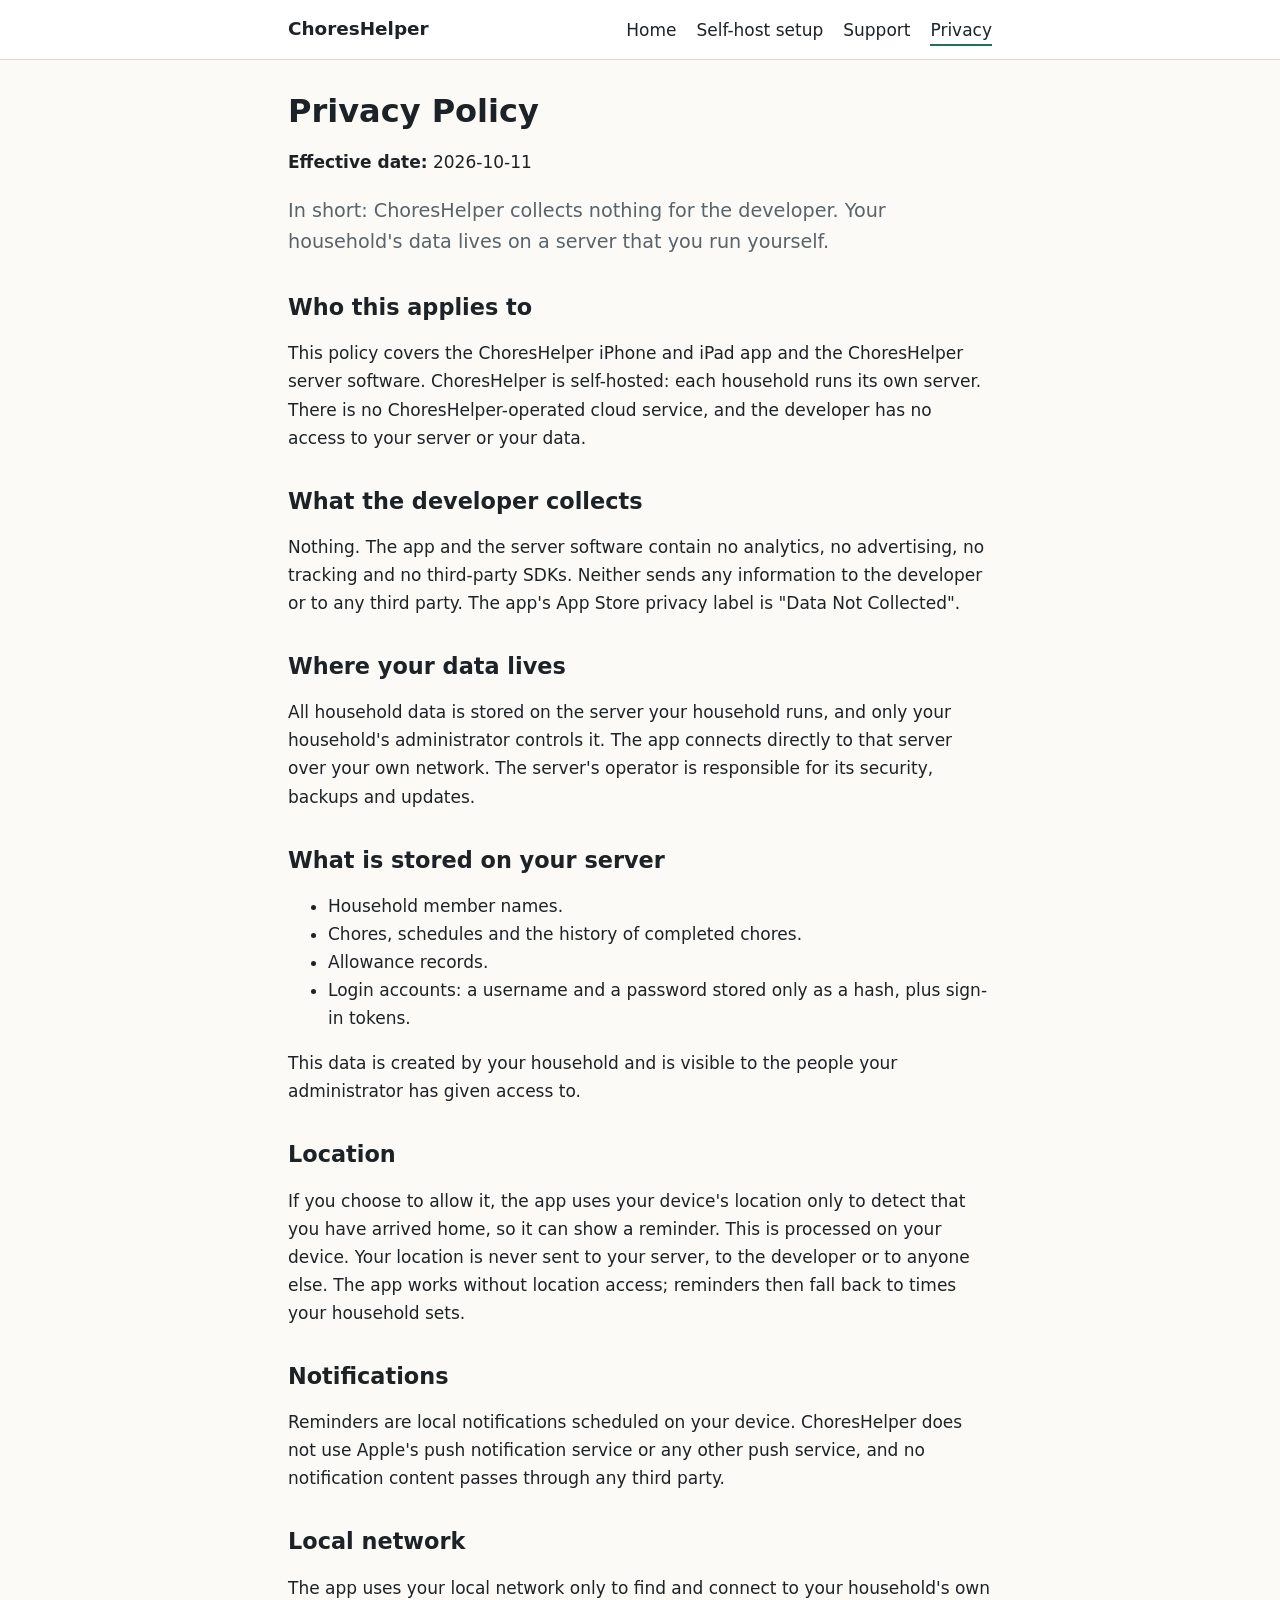
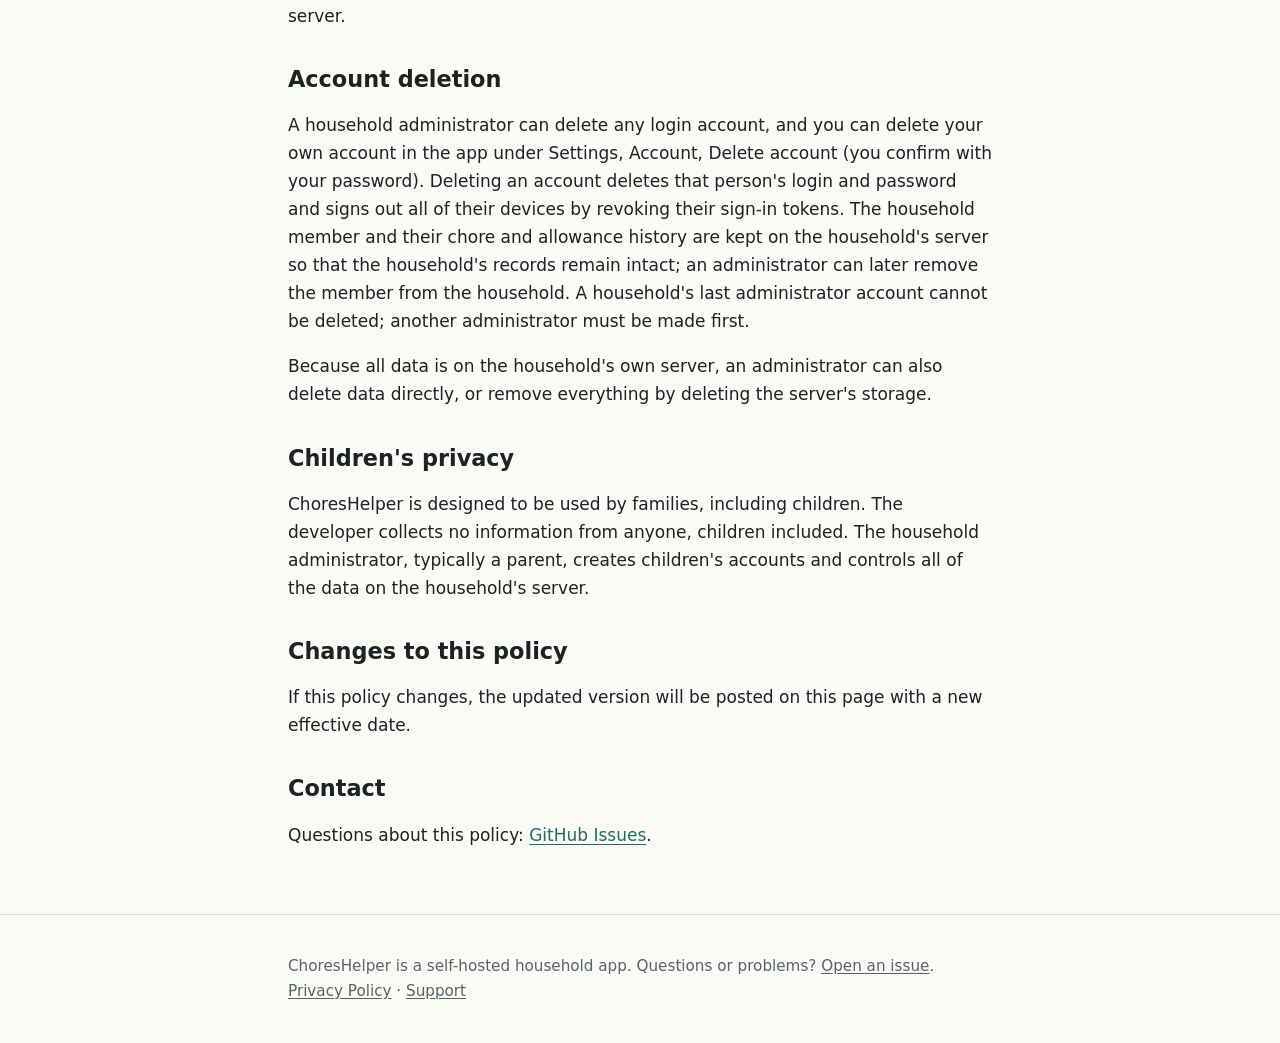
==== privacy.html @ 4fd3864c "Publish ChoresHelper site" ====
<!doctype html>
<html lang="en">
<head>
<meta charset="utf-8">
<meta name="viewport" content="width=device-width, initial-scale=1">
<meta name="color-scheme" content="light dark">
<title>Privacy Policy - ChoresHelper</title>
<meta name="description" content="How ChoresHelper handles data: the developer collects nothing, and all household data stays on your own server.">
<link rel="stylesheet" href="style.css">
</head>
<body>
<a class="skip" href="#main">Skip to content</a>
<header class="site"><div class="wrap">
<a class="brand" href="index.html">ChoresHelper</a>
<nav aria-label="Main"><ul><li><a href="index.html">Home</a></li><li><a href="setup.html">Self-host setup</a></li><li><a href="support.html">Support</a></li><li><a href="privacy.html" aria-current="page">Privacy</a></li></ul></nav>
</div></header>
<main id="main"><div class="wrap">
<h1>Privacy Policy</h1>
<p><strong>Effective date:</strong> 2026-10-11</p>
<p class="lead">In short: ChoresHelper collects nothing for the developer. Your household's data lives on a server that you run yourself.</p>

<h2>Who this applies to</h2>
<p>This policy covers the ChoresHelper iPhone and iPad app and the ChoresHelper server software. ChoresHelper is self-hosted: each household runs its own server. There is no ChoresHelper-operated cloud service, and the developer has no access to your server or your data.</p>

<h2>What the developer collects</h2>
<p>Nothing. The app and the server software contain no analytics, no advertising, no tracking and no third-party SDKs. Neither sends any information to the developer or to any third party. The app's App Store privacy label is "Data Not Collected".</p>

<h2>Where your data lives</h2>
<p>All household data is stored on the server your household runs, and only your household's administrator controls it. The app connects directly to that server over your own network. The server's operator is responsible for its security, backups and updates.</p>

<h2>What is stored on your server</h2>
<ul>
<li>Household member names.</li>
<li>Chores, schedules and the history of completed chores.</li>
<li>Allowance records.</li>
<li>Login accounts: a username and a password stored only as a hash, plus sign-in tokens.</li>
</ul>
<p>This data is created by your household and is visible to the people your administrator has given access to.</p>

<h2>Location</h2>
<p>If you choose to allow it, the app uses your device's location only to detect that you have arrived home, so it can show a reminder. This is processed on your device. Your location is never sent to your server, to the developer or to anyone else. The app works without location access; reminders then fall back to times your household sets.</p>

<h2>Notifications</h2>
<p>Reminders are local notifications scheduled on your device. ChoresHelper does not use Apple's push notification service or any other push service, and no notification content passes through any third party.</p>

<h2>Local network</h2>
<p>The app uses your local network only to find and connect to your household's own server.</p>

<h2 id="account-deletion">Account deletion</h2>
<p>A household administrator can delete any login account, and you can delete your own account in the app under Settings, Account, Delete account (you confirm with your password). Deleting an account deletes that person's login and password and signs out all of their devices by revoking their sign-in tokens. The household member and their chore and allowance history are kept on the household's server so that the household's records remain intact; an administrator can later remove the member from the household. A household's last administrator account cannot be deleted; another administrator must be made first.</p>
<p>Because all data is on the household's own server, an administrator can also delete data directly, or remove everything by deleting the server's storage.</p>

<h2>Children's privacy</h2>
<p>ChoresHelper is designed to be used by families, including children. The developer collects no information from anyone, children included. The household administrator, typically a parent, creates children's accounts and controls all of the data on the household's server.</p>

<h2>Changes to this policy</h2>
<p>If this policy changes, the updated version will be posted on this page with a new effective date.</p>

<h2>Contact</h2>
<p>Questions about this policy: <a href="https://github.com/AyresJeremiah/choreshelper-site/issues">GitHub Issues</a>.</p>
</div></main>
<footer class="site"><div class="wrap">
<p>ChoresHelper is a self-hosted household app. Questions or problems? <a href="https://github.com/AyresJeremiah/choreshelper-site/issues">Open an issue</a>. <a href="privacy.html">Privacy Policy</a> &middot; <a href="support.html">Support</a></p>
</div></footer>
</body>
</html>
---- style.css ----
:root{--bg:#fbfaf7;--surface:#fff;--text:#1d2226;--muted:#58636b;--accent:#1f6f5c;--accent-text:#fff;--border:#dcdad3;--code-bg:#f1efe8;--warn-bg:#fff6e0;--warn-border:#e2b84a}
@media (prefers-color-scheme:dark){:root{--bg:#14181a;--surface:#1c2124;--text:#e8ebec;--muted:#a1adb3;--accent:#5cc4a8;--accent-text:#0d1512;--border:#313a3f;--code-bg:#242b2f;--warn-bg:#2d2610;--warn-border:#8a6d1c}}
*{box-sizing:border-box}
html{-webkit-text-size-adjust:100%}
body{margin:0;background:var(--bg);color:var(--text);font:1.0625rem/1.65 system-ui,-apple-system,"Segoe UI",Roboto,sans-serif}
a{color:var(--accent);text-underline-offset:.15em}
a:focus-visible,summary:focus-visible,.btn:focus-visible{outline:3px solid var(--accent);outline-offset:3px;border-radius:4px}
.skip{position:absolute;left:-999px;top:0;background:var(--accent);color:var(--accent-text);padding:.5rem 1rem;z-index:10}
.skip:focus{left:0}
header.site{border-bottom:1px solid var(--border);background:var(--surface)}
.wrap{max-width:46rem;margin:0 auto;padding:0 1rem}
header.site .wrap{display:flex;flex-wrap:wrap;gap:.5rem 1.5rem;align-items:center;justify-content:space-between;padding-top:.9rem;padding-bottom:.9rem}
.brand{font-weight:700;font-size:1.15rem;color:var(--text);text-decoration:none}
nav ul{display:flex;flex-wrap:wrap;gap:.25rem 1.25rem;list-style:none;margin:0;padding:0}
nav a{color:var(--text);text-decoration:none;padding:.25rem 0;border-bottom:2px solid transparent}
nav a:hover,nav a[aria-current=page]{border-bottom-color:var(--accent)}
main{padding:2rem 0 3rem}
h1{font-size:2rem;line-height:1.2;margin:0 0 .75rem}
h2{font-size:1.4rem;line-height:1.3;margin:2.2rem 0 .5rem}
h3{font-size:1.1rem;margin:1.5rem 0 .25rem}
.lead{font-size:1.2rem;color:var(--muted)}
.btn{display:inline-block;background:var(--accent);color:var(--accent-text);padding:.7rem 1.2rem;border-radius:.6rem;text-decoration:none;font-weight:600;margin:.25rem .5rem .25rem 0}
.btn.secondary{background:transparent;color:var(--accent);border:2px solid var(--accent)}
.cards{display:grid;gap:1rem;grid-template-columns:repeat(auto-fit,minmax(14rem,1fr));padding:0;list-style:none}
.cards li{background:var(--surface);border:1px solid var(--border);border-radius:.75rem;padding:1rem 1.1rem}
.cards strong{display:block;margin-bottom:.2rem}
pre,code{font-family:ui-monospace,SFMono-Regular,Menlo,Consolas,monospace;font-size:.92em}
code{background:var(--code-bg);padding:.1em .35em;border-radius:.3em;overflow-wrap:anywhere}
pre{background:var(--code-bg);padding:1rem;border-radius:.6rem;overflow-x:auto;border:1px solid var(--border)}
pre code{background:none;padding:0;overflow-wrap:normal}
details{background:var(--surface);border:1px solid var(--border);border-radius:.6rem;padding:.2rem 1rem;margin:.6rem 0}
summary{cursor:pointer;font-weight:600;padding:.6rem 0}
.note{background:var(--warn-bg);border-left:4px solid var(--warn-border);padding:.7rem 1rem;border-radius:.3rem;margin:1.2rem 0}
footer.site{border-top:1px solid var(--border);color:var(--muted);font-size:.95rem;padding:1.5rem 0}
footer.site a{color:var(--muted)}
@media (max-width:30rem){h1{font-size:1.65rem}main{padding-top:1.25rem}}
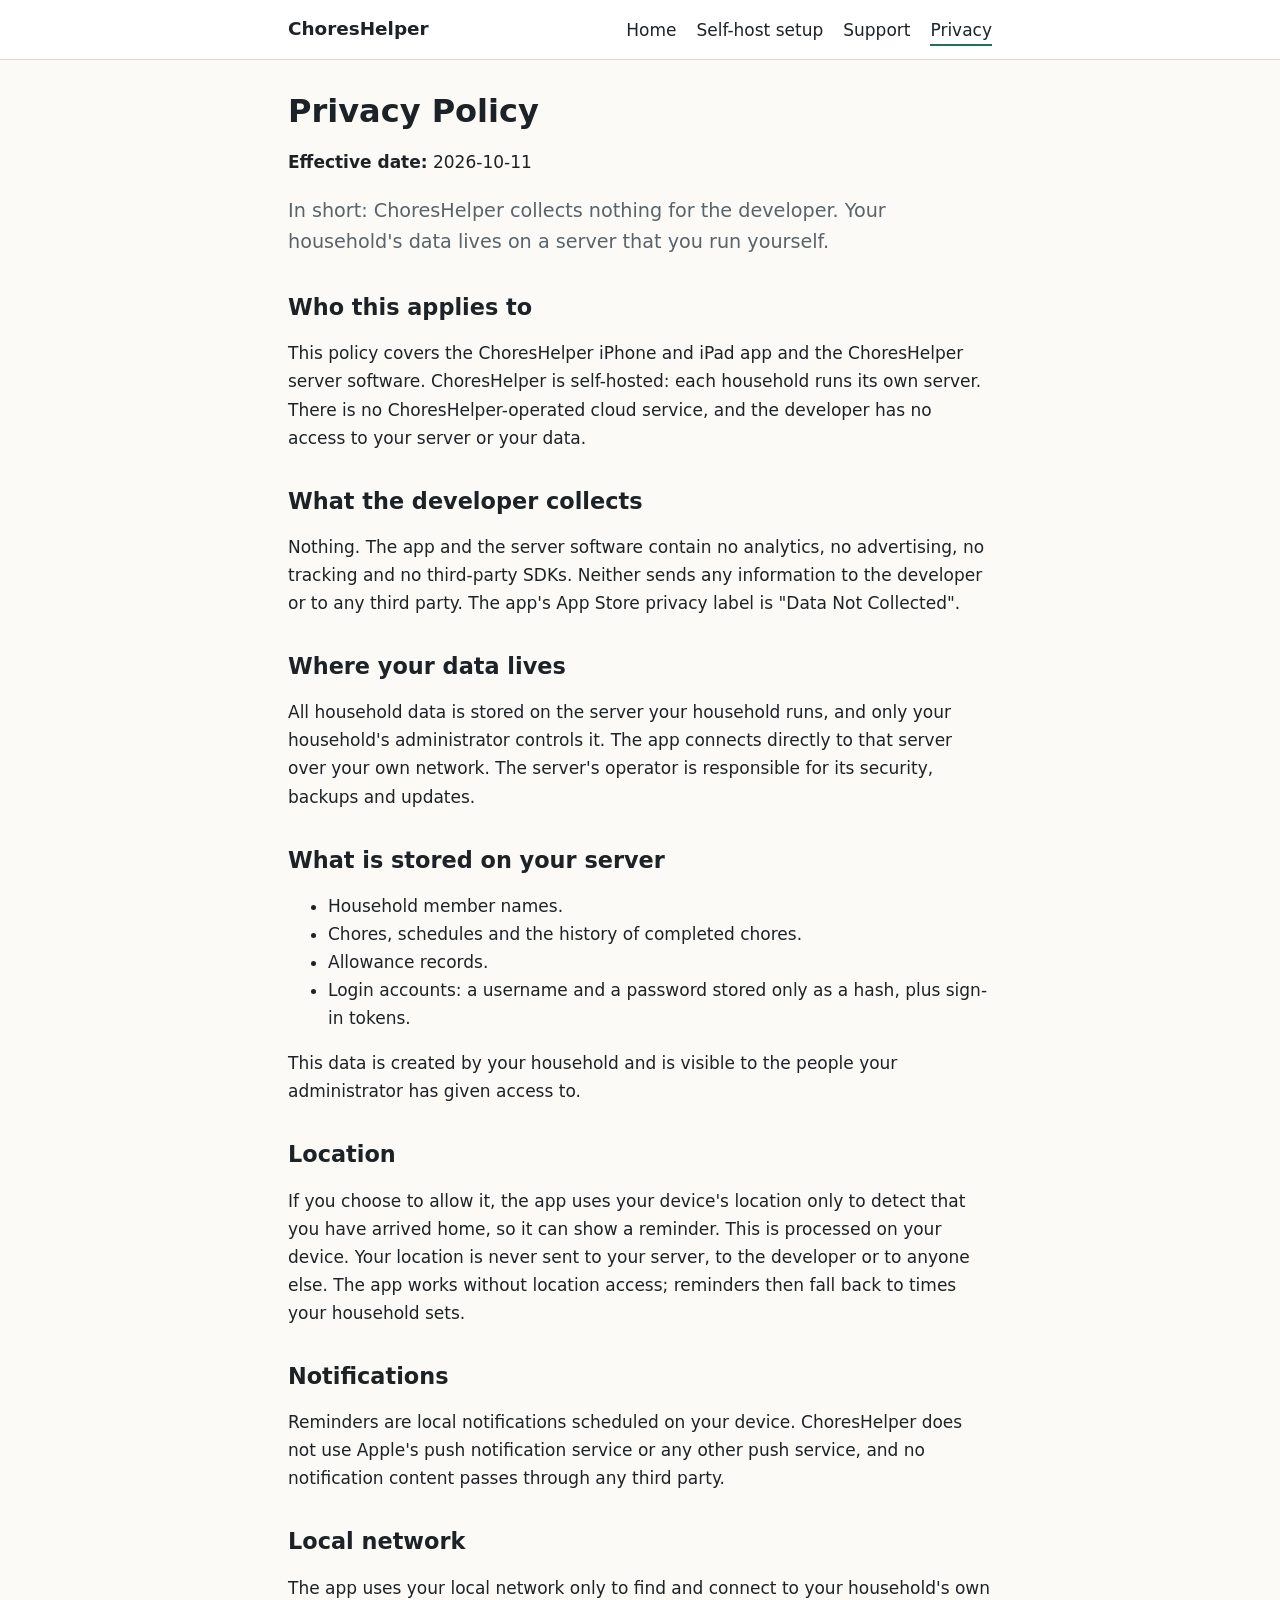
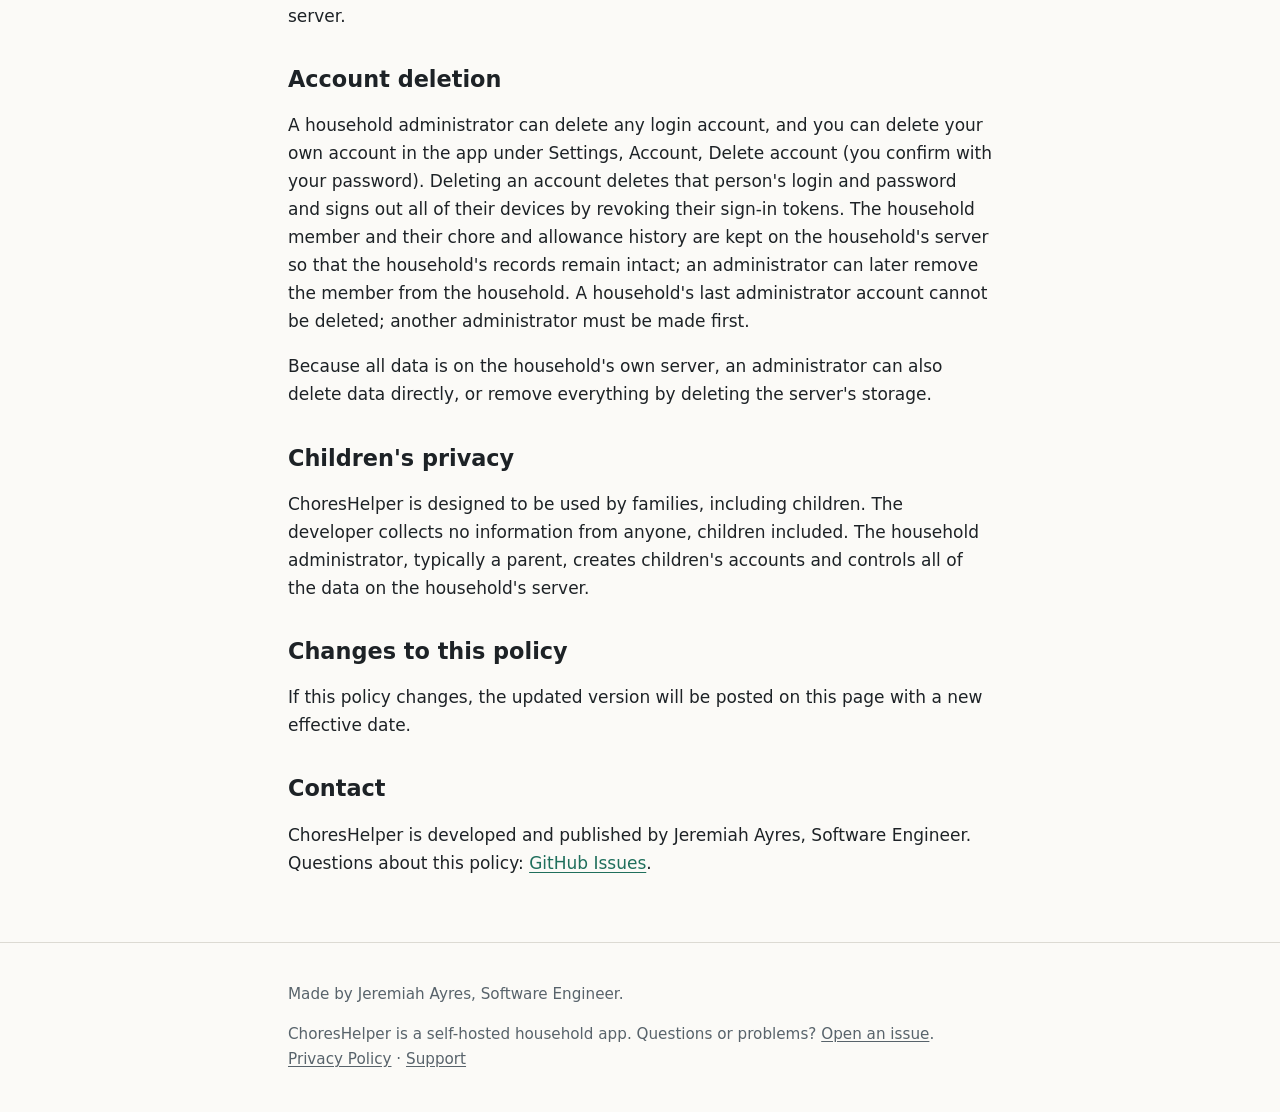
==== commit ae67b9a0: "docs: add author credit Co-Authored-By: Claude Opus 5.5 (1M context) <noreply@anthropic.com> Claude-" ====
--- a/privacy.html
+++ b/privacy.html
@@ -57,9 +57,10 @@
 <p>If this policy changes, the updated version will be posted on this page with a new effective date.</p>
 
 <h2>Contact</h2>
-<p>Questions about this policy: <a href="https://github.com/AyresJeremiah/choreshelper-site/issues">GitHub Issues</a>.</p>
+<p>ChoresHelper is developed and published by Jeremiah Ayres, Software Engineer. Questions about this policy: <a href="https://github.com/AyresJeremiah/choreshelper-site/issues">GitHub Issues</a>.</p>
 </div></main>
 <footer class="site"><div class="wrap">
+<p>Made by Jeremiah Ayres, Software Engineer.</p>
 <p>ChoresHelper is a self-hosted household app. Questions or problems? <a href="https://github.com/AyresJeremiah/choreshelper-site/issues">Open an issue</a>. <a href="privacy.html">Privacy Policy</a> &middot; <a href="support.html">Support</a></p>
 </div></footer>
 </body>
